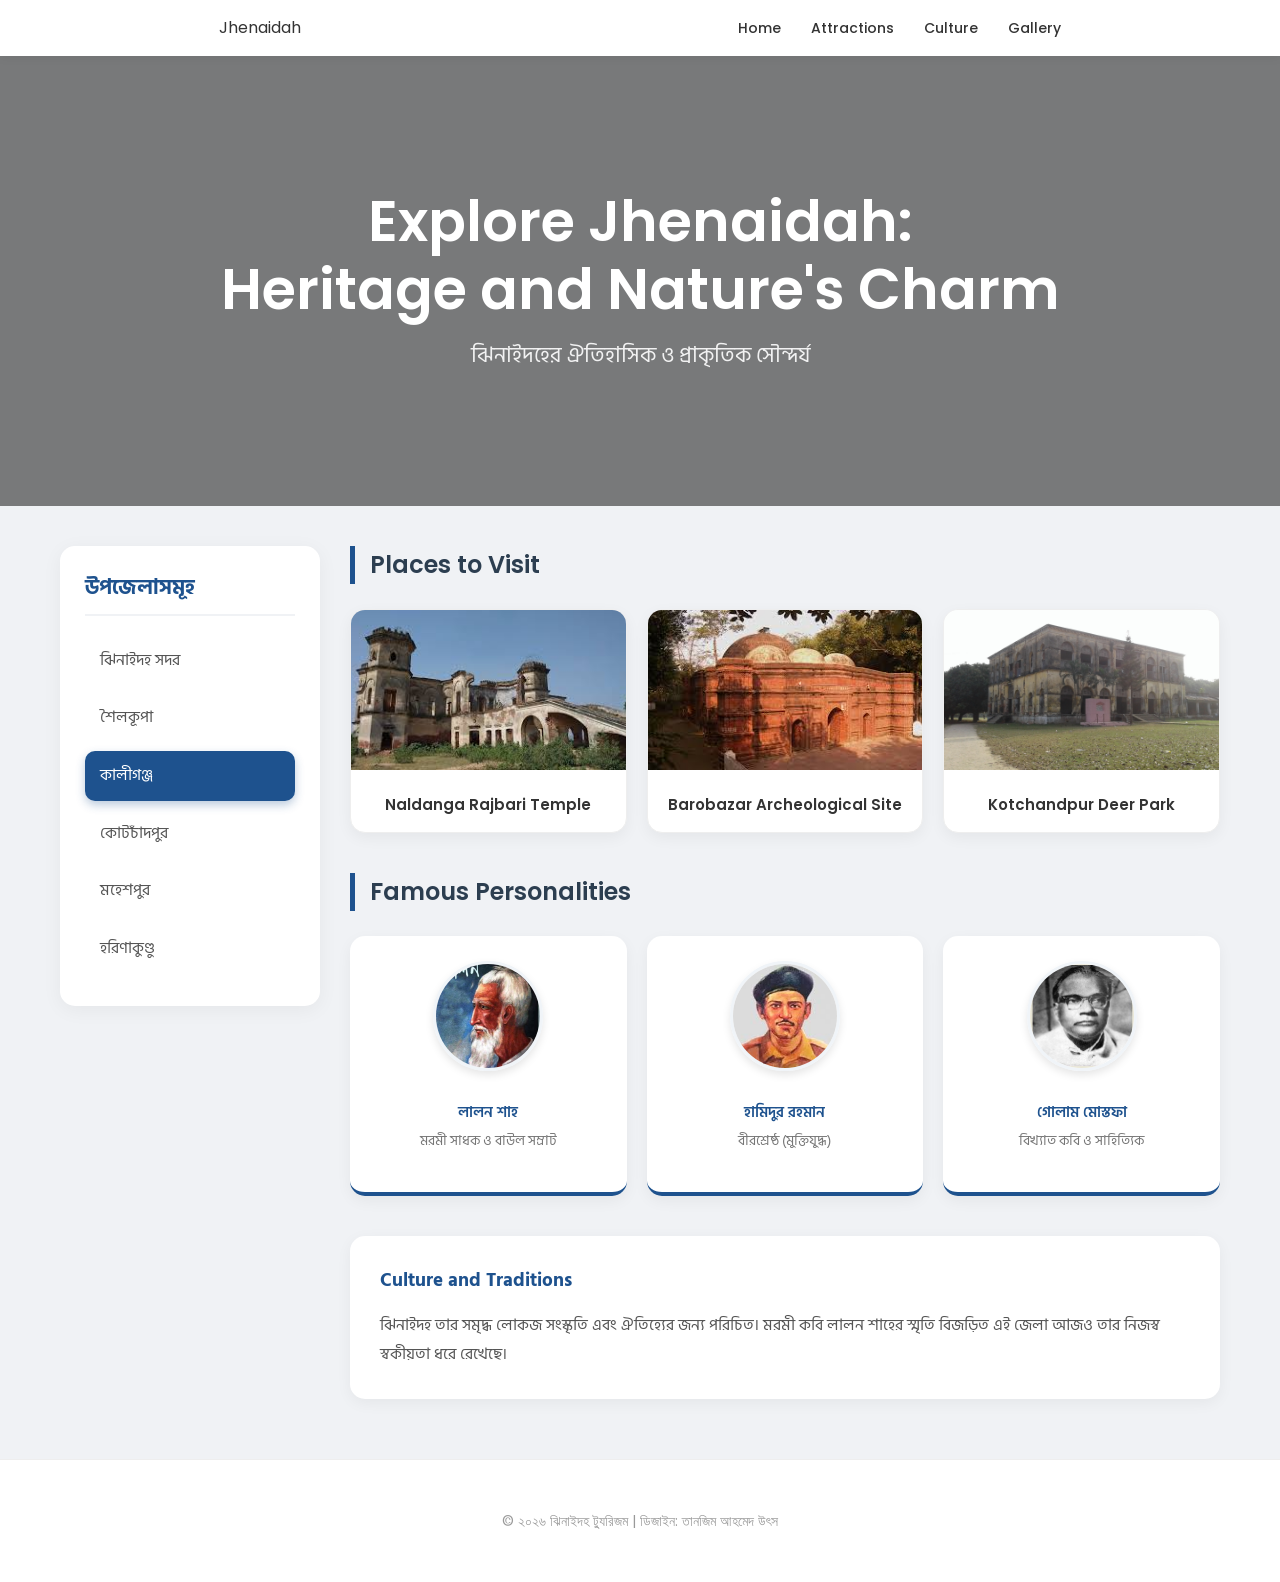
==== index.html @ db261b72 "home page added" ====
<!doctype html>
<html lang="bn">
  <head>
    <meta charset="UTF-8" />
    <meta name="viewport" content="width=device-width, initial-scale=1.0" />
    <title>ঝিনাইদহ পোর্টাল</title>
    <link rel="stylesheet" href="style.css" />
  </head>
  <body>
    <nav class="navbar">
      <div class="logo">Jhenaidah</div>
      <ul class="nav-links">
        <li><a href="#">Home</a></li>
        <li><a href="#">Attractions</a></li>
        <li><a href="#">Culture</a></li>
        <li><a href="#">Gallery</a></li>
      </ul>
    </nav>

    <header class="hero">
      <div class="hero-content">
        <h1>
          Explore Jhenaidah: <br />
          <span>Heritage and Nature's Charm</span>
        </h1>
        <p>ঝিনাইদহের ঐতিহাসিক ও প্রাকৃতিক সৌন্দর্য</p>
      </div>
    </header>

    <div class="main-wrapper">
      <aside class="sidebar-upazila">
        <h3>উপজেলাসমূহ</h3>
        <ul>
          <li><a href="#">ঝিনাইদহ সদর</a></li>
          <li><a href="#">শৈলকূপা</a></li>
          <li class="active-li"><a href="#">কালীগঞ্জ</a></li>
          <li><a href="#">কোটচাঁদপুর</a></li>
          <li><a href="#">মহেশপুর</a></li>
          <li><a href="#">হরিণাকুণ্ডু</a></li>
        </ul>
      </aside>

      <main class="content-area">
        <h2 class="section-title">Places to Visit</h2>
        <div class="gallery-grid">
          <div class="image-card">
            <img src="/image/Naldanga Rajbari Temple.jpg" alt="Naldanga" />
            <div class="card-info"><h4>Naldanga Rajbari Temple</h4></div>
          </div>
          <div class="image-card">
            <img
              src="/image/Barobazar Archeological Site.jpg"
              alt="Barobazar"
            />
            <div class="card-info"><h4>Barobazar Archeological Site</h4></div>
          </div>
          <div class="image-card">
            <img src="/image/Kotchadpur.jpg" alt="Deer Park" />
            <div class="card-info"><h4>Kotchandpur Deer Park</h4></div>
          </div>
        </div>

        <h2 class="section-title" style="margin-top: 40px">
          Famous Personalities
        </h2>
        <div class="person-grid">
          <div class="person-card">
            <div class="person-img">
              <img src="/image/লালন শাহ.jpg" alt="Lalon Shah" />
            </div>
            <div class="card-info">
              <h4>লালন শাহ</h4>
              <p>মরমী সাধক ও বাউল সম্রাট</p>
            </div>
          </div>

          <div class="person-card">
            <div class="person-img">
              <img src="/image/হামিদুর রহমান.jpg" alt="Hamidur Rahman" />
            </div>
            <div class="card-info">
              <h4>হামিদুর রহমান</h4>
              <p>বীরশ্রেষ্ঠ (মুক্তিযুদ্ধ)</p>
            </div>
          </div>

          <div class="person-card">
            <div class="person-img">
              <img src="/image/গোলাম মোস্তফা.jpg" alt="Golam Mostofa" />
            </div>
            <div class="card-info">
              <h4>গোলাম মোস্তফা</h4>
              <p>বিখ্যাত কবি ও সাহিত্যিক</p>
            </div>
          </div>
        </div>

        <section class="description">
          <h3>Culture and Traditions</h3>
          <p>
            ঝিনাইদহ তার সমৃদ্ধ লোকজ সংস্কৃতি এবং ঐতিহ্যের জন্য পরিচিত। মরমী কবি
            লালন শাহের স্মৃতি বিজড়িত এই জেলা আজও তার নিজস্ব স্বকীয়তা ধরে
            রেখেছে।
          </p>
        </section>
      </main>
    </div>

    <footer>
      <p>&copy; ২০২৬ ঝিনাইদহ ট্যুরিজম | ডিজাইন: তানজিম আহমেদ উৎস</p>
    </footer>
  </body>
</html>
---- style.css ----
@import url("https://fonts.googleapis.com/css2?family=Poppins:wght@300;400;600&family=Hind+Siliguri:wght@400;600&display=swap");

* {
  margin: 0;
  padding: 0;
  box-sizing: border-box;
}

body {
  font-family: "Poppins", sans-serif;
  background-color: #f0f2f5;
  color: #333;
  line-height: 1.6;
}

/* Navbar */
.navbar {
  display: flex;
  justify-content: space-around;
  align-items: center;
  padding: 15px 0;
  background: #fff;
  position: sticky;
  top: 0;
  z-index: 1000;
  box-shadow: 0 2px 10px rgba(0, 0, 0, 0.05);
}

.nav-links {
  display: flex;
  list-style: none;
  gap: 30px;
}

.nav-links a {
  text-decoration: none;
  color: #333;
  font-size: 14px;
  font-weight: 500;
  transition: 0.3s;
}

.nav-links a:hover {
  color: #1e528e;
}

/* Hero Section */
.hero {
  height: 450px;
  background:
    linear-gradient(rgba(0, 0, 0, 0.5), rgba(0, 0, 0, 0.5)),
    url("https://images.unsplash.com/photo-1500382017468-9049fed747ef?auto=format&fit=crop&w=1200");
  background-size: cover;
  background-position: center;
  display: flex;
  align-items: center;
  justify-content: center;
  color: white;
  text-align: center;
}

.hero-content h1 {
  font-size: 3.5rem;
  line-height: 1.2;
  font-weight: 600;
}

.hero-content p {
  font-family: "Hind Siliguri", sans-serif;
  margin-top: 15px;
  font-size: 22px;
  opacity: 0.9;
}

/* Main Layout Wrapper */
.main-wrapper {
  max-width: 1200px;
  margin: 40px auto;
  display: flex;
  gap: 30px;
  padding: 0 20px;
}

/* Sidebar */
.sidebar-upazila {
  flex: 0 0 260px;
  background: #fff;
  padding: 25px;
  border-radius: 15px;
  height: fit-content;
  box-shadow: 0 4px 20px rgba(0, 0, 0, 0.05);
  position: sticky;
  top: 90px;
}

.sidebar-upazila h3 {
  font-family: "Hind Siliguri", sans-serif;
  font-size: 1.3rem;
  margin-bottom: 20px;
  color: #1e528e;
  border-bottom: 2px solid #f0f2f5;
  padding-bottom: 10px;
}

.sidebar-upazila ul {
  list-style: none;
}

.sidebar-upazila ul li {
  margin-bottom: 8px;
}

.sidebar-upazila ul li a {
  text-decoration: none;
  color: #555;
  font-family: "Hind Siliguri", sans-serif;
  display: block;
  padding: 12px 15px;
  border-radius: 10px;
  transition: 0.3s ease;
}

.sidebar-upazila ul li a:hover {
  background: #f0f4f8;
  color: #1e528e;
  transform: translateX(5px);
}

.sidebar-upazila ul li.active-li a {
  background: #1e528e;
  color: #fff;
  box-shadow: 0 4px 10px rgba(30, 82, 142, 0.3);
}

/* Right Content Area */
.content-area {
  flex: 1;
}

.section-title {
  margin-bottom: 25px;
  font-weight: 600;
  font-size: 1.5rem;
  color: #2c3e50;
  border-left: 5px solid #1e528e;
  padding-left: 15px;
}

/* Gallery & Person Grid */
.gallery-grid,
.person-grid {
  display: grid;
  grid-template-columns: repeat(auto-fit, minmax(220px, 1fr));
  gap: 20px;
}

/* Places Cards */
.image-card {
  background: #fff;
  border-radius: 15px;
  overflow: hidden;
  box-shadow: 0 5px 15px rgba(0, 0, 0, 0.05);
  transition: all 0.3s ease;
  cursor: pointer;
  border: 1px solid #eee;
}

.image-card img {
  width: 100%;
  height: 160px;
  object-fit: cover;
}

.image-card:hover {
  transform: translateY(-8px);
  box-shadow: 0 10px 25px rgba(0, 0, 0, 0.1);
}

/* Famous Personalities Cards */
.person-grid {
  margin-top: 20px;
}

.person-card {
  background: #fff;
  border-radius: 15px;
  padding: 25px 15px;
  text-align: center;
  box-shadow: 0 5px 15px rgba(0, 0, 0, 0.05);
  transition: all 0.3s ease;
  border-bottom: 4px solid #1e528e;
}

.person-img {
  width: 110px;
  height: 110px;
  margin: 0 auto 15px;
  border-radius: 50%;
  overflow: hidden;
  border: 3px solid #f0f4f8;
  box-shadow: 0 4px 8px rgba(0, 0, 0, 0.1);
}

.person-img img {
  width: 100%;
  height: 100%;
  object-fit: cover;
}

.person-card h4 {
  font-family: "Hind Siliguri", sans-serif;
  color: #1e528e;
  font-size: 1.2rem;
  margin-bottom: 5px;
}

.person-card p {
  font-family: "Hind Siliguri", sans-serif;
  font-size: 14px;
  color: #777;
}

.person-card:hover {
  transform: translateY(-8px);
  background: #fbfcfe;
}

/* Card Info Shared */
.card-info {
  padding: 15px;
  text-align: center;
}

.card-info h4 {
  font-size: 15px;
  font-weight: 600;
}

/* Description Section */
.description {
  margin-top: 40px;
  background: #fff;
  padding: 30px;
  border-radius: 15px;
  box-shadow: 0 4px 15px rgba(0, 0, 0, 0.05);
}

.description h3 {
  margin-bottom: 15px;
  color: #1e528e;
  font-family: "Hind Siliguri", sans-serif;
}

.description p {
  font-family: "Hind Siliguri", sans-serif;
  color: #555;
  line-height: 1.8;
}

/* Footer */
footer {
  text-align: center;
  padding: 50px 20px;
  font-size: 14px;
  color: #999;
  background: #fff;
  margin-top: 60px;
  border-top: 1px solid #eee;
}

/* Responsive Design */
@media (max-width: 900px) {
  .main-wrapper {
    flex-direction: column;
  }
  .sidebar-upazila {
    flex: none;
    width: 100%;
    position: static;
  }
  .hero-content h1 {
    font-size: 2.5rem;
  }
}
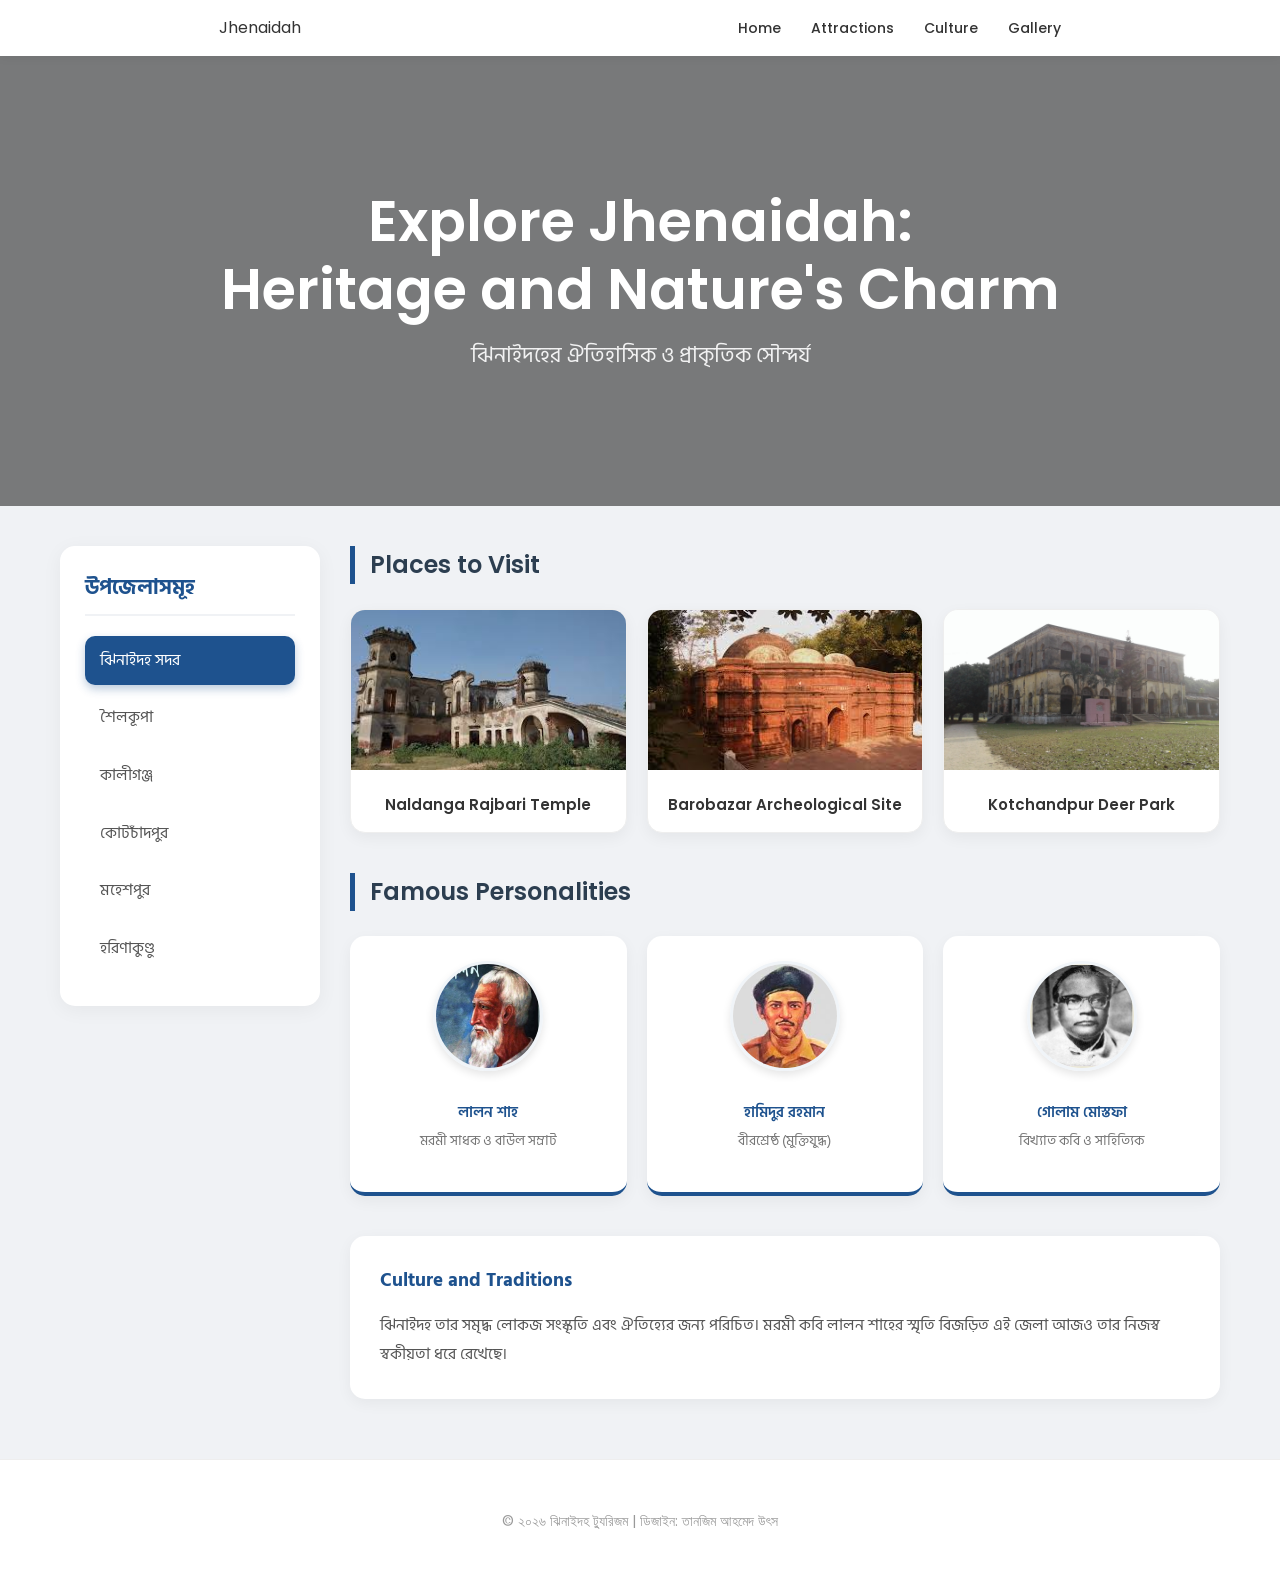
==== commit a4541a96: "small update" ====
--- a/index.html
+++ b/index.html
@@ -31,9 +31,11 @@
       <aside class="sidebar-upazila">
         <h3>উপজেলাসমূহ</h3>
         <ul>
-          <li><a href="#">ঝিনাইদহ সদর</a></li>
+          <li class="active-li">
+            <a href="jhenaidahSadar.html">ঝিনাইদহ সদর</a>
+          </li>
           <li><a href="#">শৈলকূপা</a></li>
-          <li class="active-li"><a href="#">কালীগঞ্জ</a></li>
+          <li><a href="#">কালীগঞ্জ</a></li>
           <li><a href="#">কোটচাঁদপুর</a></li>
           <li><a href="#">মহেশপুর</a></li>
           <li><a href="#">হরিণাকুণ্ডু</a></li>
